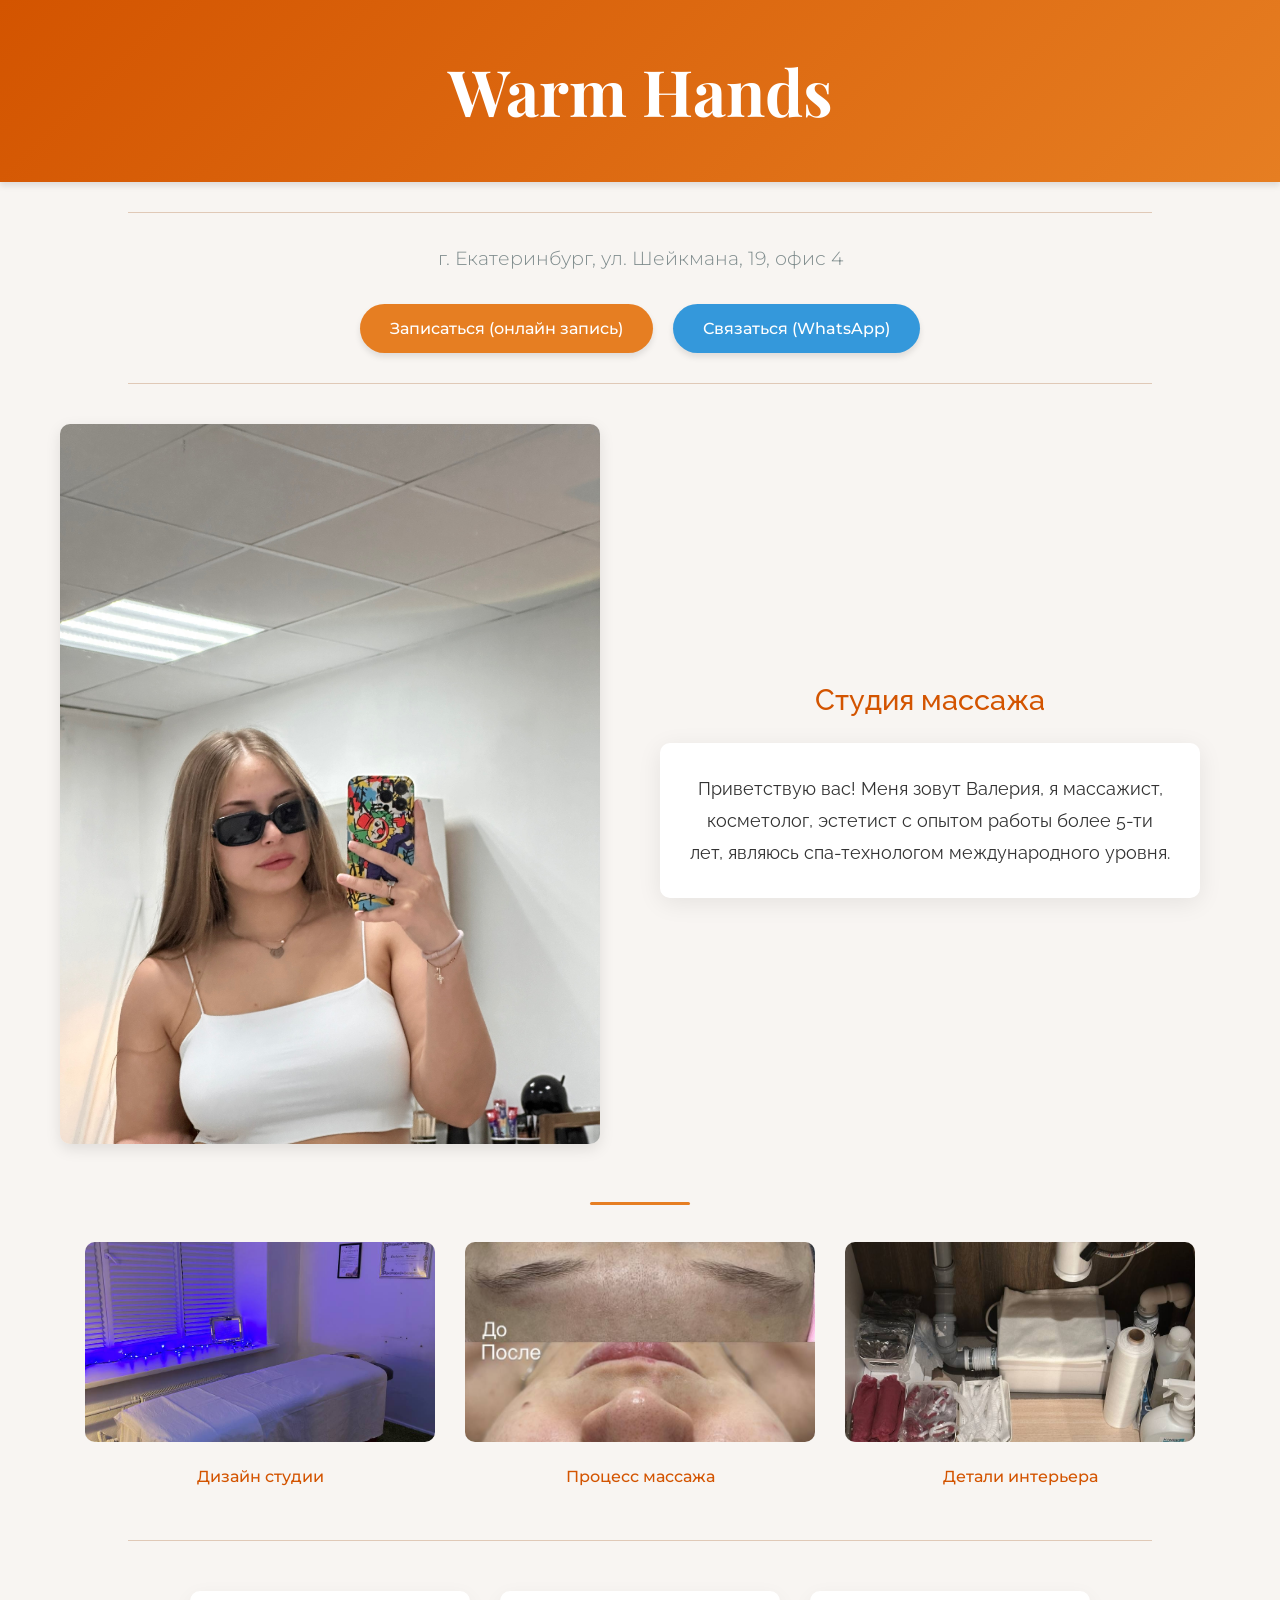
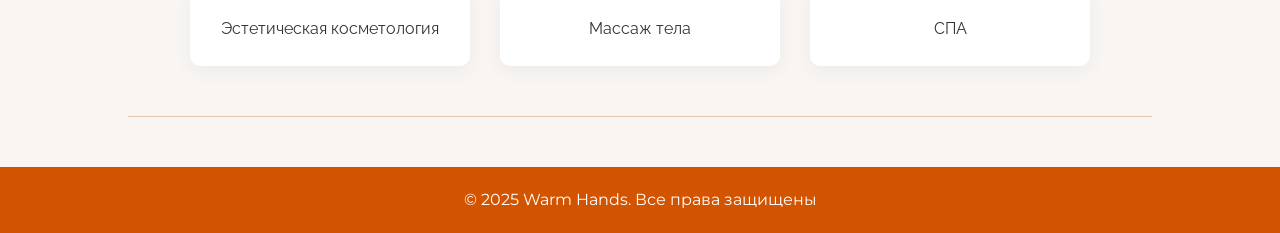
==== index.html @ 571ed556 "Initial commit" ====
<!DOCTYPE html>
<head>
    <title>
        Warm Hands
    </title>
    <link rel="stylesheet" href="css/indexstyle.css">
    <link href="https://fonts.googleapis.com/css2?family=Playfair+Display:wght@400;700&family=Montserrat&family=Raleway&family=Pacifico&family=Poppins&display=swap" rel="stylesheet">
</head>
<body>
    <div class="warm-hands">
        <h1>Warm Hands</h1>
    </div>
    <hr>
    <h3>г. Екатеринбург, ул. Шейкмана, 19, офис 4</h3>
    <div class="buttons-container">
        <button class="btn btn-primary">Записаться (онлайн запись)</button>
        <button class="btn btn-secondary">Связаться (WhatsApp)</button>
    </div>
    <hr>
    <div class="content-block">
        <div class="image-container">
            <img src="images/main-photo.jpg" alt="Студия массажа">
        </div>
        <div class="MainText">
            <p>Студия массажа</p>
            <p>Приветствую вас! Меня зовут Валерия, я массажист, косметолог, эстетист с опытом работы более 5-ти лет, являюсь спа-технологом международного уровня.</p>
        </div>
    </div>
    <div class="gallery-container">
        <div class="gallery-item">
            <img src="images/studio-design.jpg" alt="Дизайн студии">
            <p>Дизайн студии</p>
        </div>
        <div class="gallery-item">
            <img src="images/process.jpg" alt="Процесс массажа">
            <p>Процесс массажа</p>
        </div>
        <div class="gallery-item">
            <img src="images/details.jpg" alt="Детали интерьера">
            <p>Детали интерьера</p>
        </div>
    </div>
    <hr>
    <div class="services-container">
        <a class="service-card">Эстетическая косметология</a>
        <a class="service-card">Массаж тела</a>
        <a class="service-card">СПА</a>
    </div>
    <hr>
<footer>
    <p>© 2025 Warm Hands. Все права защищены</p>
</footer>
</body>
</html>
---- css/indexstyle.css ----
/* Сброс отступов и базовые настройки */
* {
    margin: 0;
    padding: 0;
    box-sizing: border-box;
    transition: background-color 0.3s, transform 0.3s, box-shadow 0.3s;
}

body {
    font-family: 'Raleway', sans-serif;
    background-color: #f8f5f2; /* Теплый нейтральный фон */
    color: #333;
    line-height: 1.6;
}

/*Разделительные линии*/
hr {
    border: none;
    height: 1px;
    background-color: #e0c9b7;
    margin: 30px auto;
    width: 80%;
}
/*Конец разделительных линий*/

/*Заголовок сайта*/
.warm-hands {
    width: 100%;
    background-color: #d35400; /* Оранжевый фон */
    padding: 40px 0;
    margin: 0;
    text-align: center;
    box-shadow: 0 4px 6px rgba(0,0,0,0.1);
    background: linear-gradient(135deg, #d35400 0%, #e67e22 100%);
}

.warm-hands h1 {
    font-family: 'Playfair Display', serif;
    font-size: 4rem;
    color: white; /* Белый текст на оранжевом фоне */
    margin: 0 auto;
    padding: 0 20px;
    position: relative;
    display: inline-block;
}

.warm-hands {
    transition: background-color 0.5s ease;
}

.warm-hands:hover {
    background-color: #e67e22; /* Светлее при наведении */
}
/*Конец заголовка сайта*/

h3 {
    text-align: center;
    font-family: 'Montserrat', sans-serif;
    color: #7f8c8d;
    font-weight: 300;
    font-size: 1.2rem;
    margin: 15px 0;
}

.buttons-container {
    display: flex;
    justify-content: center;
    gap: 20px;
    margin: 30px auto;
    flex-wrap: wrap;
}

.btn {
    padding: 15px 30px;
    border-radius: 30px;
    font-family: 'Montserrat', sans-serif;
    font-weight: 500;
    cursor: pointer;
    transition: all 0.3s ease;
    border: none;
    box-shadow: 0 4px 6px rgba(0,0,0,0.1);
    font-size: 1rem;
}

.btn-primary {
    background: #e67e22;
    color: white;
}

.btn-secondary {
    background: #3498db;
    color: white;
}

.btn:hover {
    transform: translateY(-3px);
    box-shadow: 0 6px 12px rgba(0,0,0,0.15);
}

/* Блок с фото и текстом */
.content-block {
    display: flex;
    align-items: center;
    max-width: 1200px;
    margin: 40px auto;
    gap: 40px;
    padding: 0 20px;
}

.image-container {
    flex: 1;
    min-width: 300px;
}

.image-container img {
    width: 100%;
    height: auto;
    border-radius: 10px;
    box-shadow: 0 5px 15px rgba(0,0,0,0.1);
}

.MainText {
    flex: 1;
    text-align: left;
    padding: 0;
}

/*Основной текст*/
.MainText {
    max-width: 800px;
    margin: 40px auto;
    padding: 0 20px;
    text-align: center;
}

.MainText p:first-child {
    font-size: 1.8rem;
    color: #d35400;
    font-weight: 500;
    margin-bottom: 20px;
}

.MainText p:last-child {
    background: white;
    padding: 30px;
    border-radius: 10px;
    box-shadow: 0 5px 25px rgba(0,0,0,0.08);
    font-size: 1.1rem;
    line-height: 1.8;
}
/*Конец основного текста*/

/* Галерея изображений */
.gallery-container {
    display: flex;
    justify-content: center;
    gap: 30px;
    max-width: 1200px;
    margin: 50px auto;
    padding: 0 20px;
    flex-wrap: wrap;
}

.gallery-item {
    flex: 1;
    min-width: 250px;
    max-width: 350px;
    text-align: center;
}

.gallery-item img {
    width: 100%;
    height: 200px;
    object-fit: cover;
    border-radius: 10px;
    margin-bottom: 15px;
    transition: all 0.3s ease;
}

.gallery-item p {
    font-family: 'Montserrat', sans-serif;
    color: #d35400;
    font-weight: 500;
}

.gallery-item img:hover {
    transform: translateY(-5px);
    box-shadow: 0 10px 20px rgba(0,0,0,0.15);
}

.gallery-item {
    opacity: 0;
    transform: translateY(20px);
    animation: fadeIn 0.8s ease-out forwards;
}

.gallery-item:nth-child(1) { animation-delay: 0.2s; }
.gallery-item:nth-child(2) { animation-delay: 0.4s; }
.gallery-item:nth-child(3) { animation-delay: 0.6s; }

.gallery-container {
    position: relative;
    padding-top: 40px;
}

.gallery-container::before {
    content: "";
    position: absolute;
    top: 0;
    left: 50%;
    transform: translateX(-50%);
    width: 100px;
    height: 3px;
    background: #e67e22;
    border-radius: 3px;
}

.services-container {
    display: flex;
    justify-content: center;
    gap: 30px;
    margin: 50px auto;
    flex-wrap: wrap;
}

.service-card {
    background: white;
    padding: 25px;
    border-radius: 10px;
    width: 280px;
    text-align: center;
    box-shadow: 0 5px 20px rgba(0,0,0,0.05);
    transition: all 0.3s ease;
}

.service-card:hover {
    transform: translateY(-5px);
    box-shadow: 0 10px 25px rgba(0,0,0,0.1);
}

.service-card h3 {
    color: #d35400;
    font-family: 'Playfair Display', serif;
    margin-bottom: 15px;
    position: relative;
    padding-bottom: 10px;
}

.service-card h3:after {
    content: "";
    position: absolute;
    bottom: 0;
    left: 50%;
    transform: translateX(-50%);
    width: 50px;
    height: 2px;
    background: #e67e22;
}

html {
    scroll-behavior: smooth;
}

img {
    max-width: 100%;
    height: auto;
    border-radius: 8px;
    transition: transform 0.3s ease;
}

img:hover {
    transform: scale(1.03);
}

footer {
    background: #d35400;
    color: white;
    text-align: center;
    padding: 20px;
    margin-top: 50px;
    font-family: 'Montserrat', sans-serif;
}

@keyframes fadeIn {
    from { opacity: 0; transform: translateY(20px); }
    to { opacity: 1; transform: translateY(0); }
}

.warm-hands, .MainText, .buttons-container, .services-container {
    animation: fadeIn 0.8s ease-out forwards;
}

.MainText { animation-delay: 0.2s; }
.buttons-container { animation-delay: 0.4s; }
.services-container { animation-delay: 0.6s; }

@media (max-width: 768px) {
    .warm-hands h1 {
        font-size: 2.5rem;
    }
    
    .ButtonsTable, .ThreeTable {
        display: flex;
        flex-direction: column;
        border-spacing: 10px;
    }
    
    .ButtonsTable th, .ThreeTable th {
        margin-bottom: 10px;
    }
    
    .ThreeText {
        display: flex;
        flex-direction: column;
    }
    
    .ThreeText th {
        margin-bottom: 30px;
    }
}
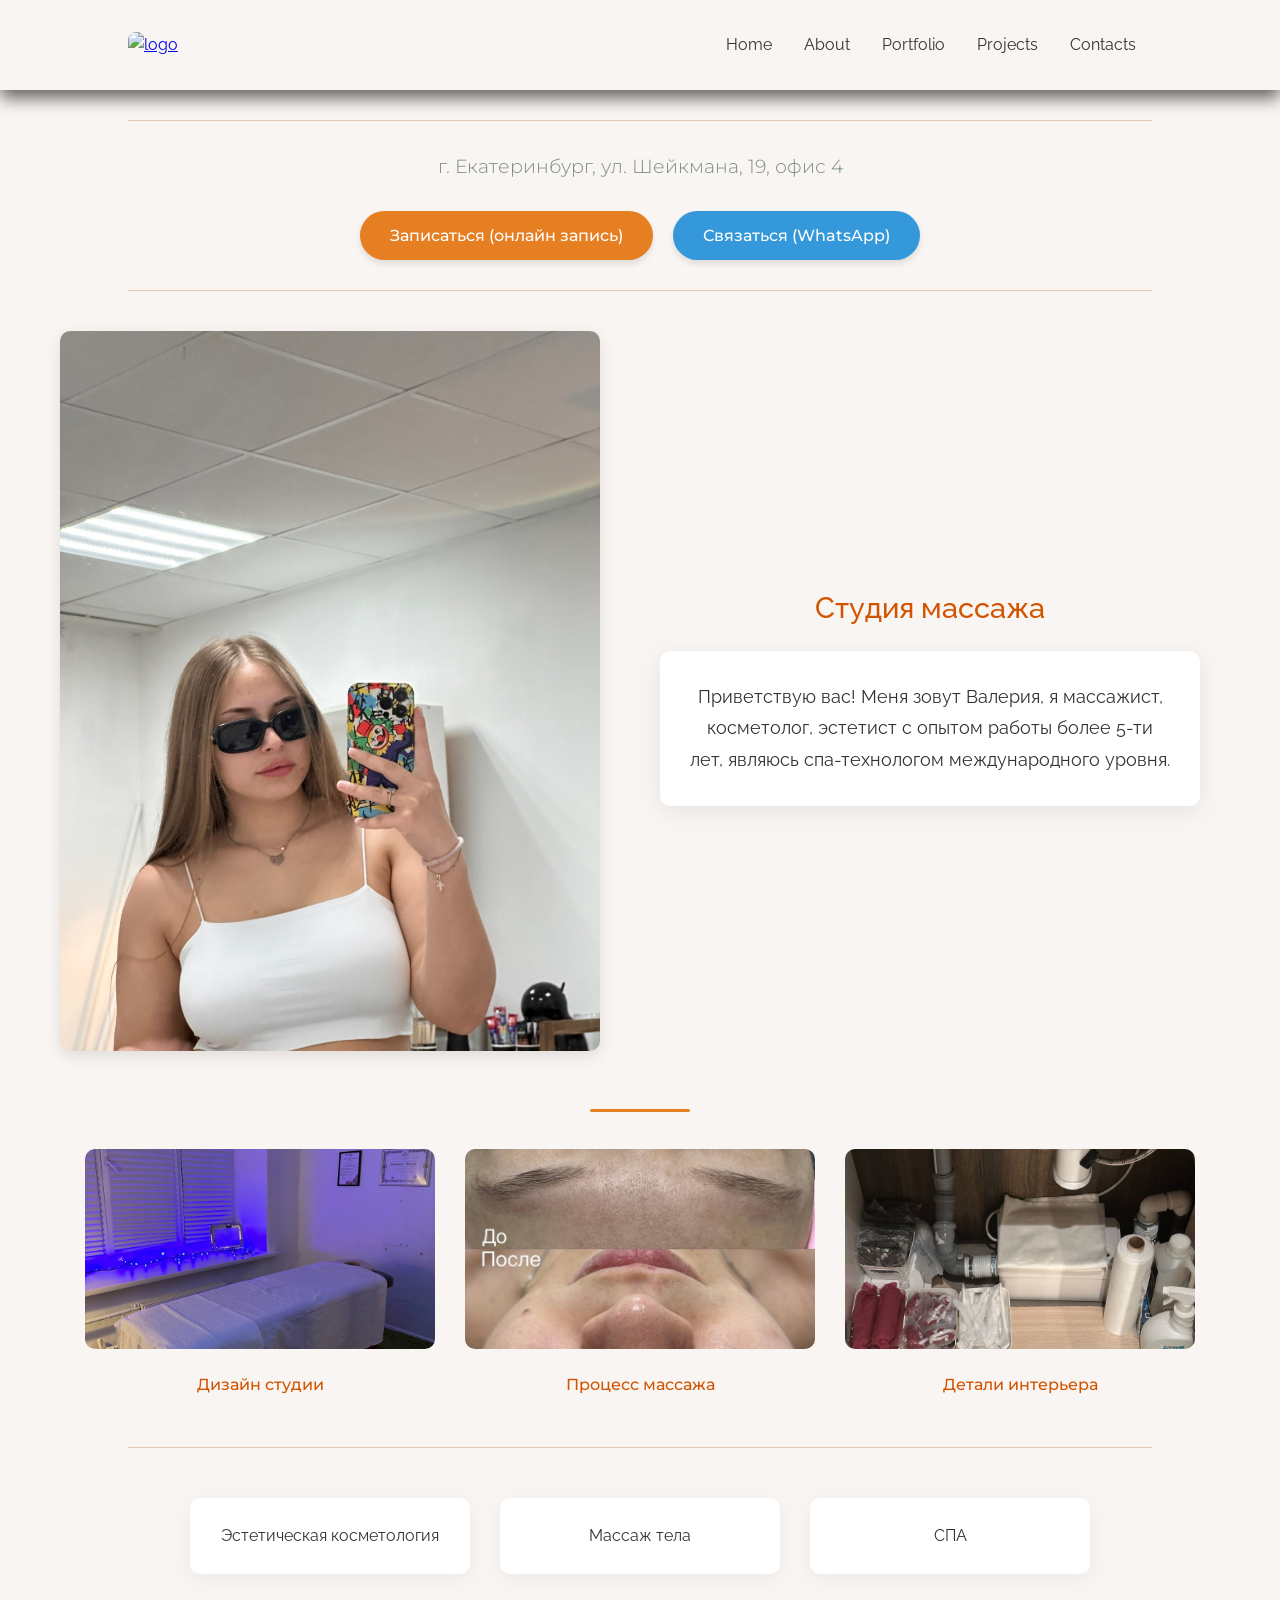
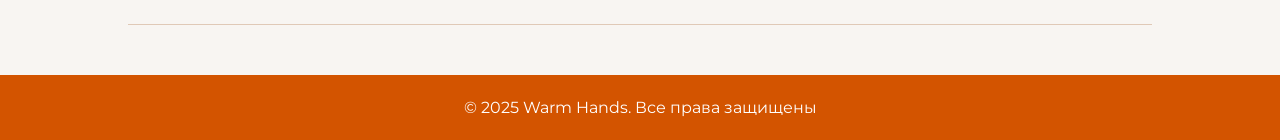
==== commit f0a7c22f: "Add hamburger menu" ====
--- a/index.html
+++ b/index.html
@@ -6,17 +6,43 @@
     <link rel="stylesheet" href="css/indexstyle.css">
     <link href="https://fonts.googleapis.com/css2?family=Playfair+Display:wght@400;700&family=Montserrat&family=Raleway&family=Pacifico&family=Poppins&display=swap" rel="stylesheet">
 </head>
+
+
 <body>
-    <div class="warm-hands">
-        <h1>Warm Hands</h1>
-    </div>
+
+    <header id="header">
+        <div class="container">
+            <div class="navbar">
+                <a href="#">
+                    <img src="" alt="logo" class="logo">
+                </a>
+                <ul class="nav-items">
+                    <li><a href="#">Home</a></li>
+                    <li><a href="#">About</a></li>
+                    <li><a href="#">Portfolio</a></li>
+                    <li><a href="#">Projects</a></li>
+                    <li><a href="#">Contacts</a></li>
+                </ul>
+            </div>
+            <div class="nav-button" onclick="myFunction(this)">
+                <div class="bar"></div>
+                <div class="bar1"></div>
+                <div class="bar2"></div>
+            </div>
+        </div>
+
+    </header>
+
+    <div class="container">
     <hr>
     <h3>г. Екатеринбург, ул. Шейкмана, 19, офис 4</h3>
+    
     <div class="buttons-container">
         <button class="btn btn-primary">Записаться (онлайн запись)</button>
         <button class="btn btn-secondary">Связаться (WhatsApp)</button>
     </div>
     <hr>
+
     <div class="content-block">
         <div class="image-container">
             <img src="images/main-photo.jpg" alt="Студия массажа">
@@ -26,6 +52,7 @@
             <p>Приветствую вас! Меня зовут Валерия, я массажист, косметолог, эстетист с опытом работы более 5-ти лет, являюсь спа-технологом международного уровня.</p>
         </div>
     </div>
+
     <div class="gallery-container">
         <div class="gallery-item">
             <img src="images/studio-design.jpg" alt="Дизайн студии">
@@ -41,14 +68,28 @@
         </div>
     </div>
     <hr>
+
     <div class="services-container">
         <a class="service-card">Эстетическая косметология</a>
         <a class="service-card">Массаж тела</a>
         <a class="service-card">СПА</a>
     </div>
+
     <hr>
+</div>
 <footer>
     <p>© 2025 Warm Hands. Все права защищены</p>
 </footer>
+
+<script>
+    function myFunction(x){
+        x.classList.toggle("change");
+    }
+
+    document.querySelector(".nav-button").addEventListener("click", function (){
+        document.querySelector(".nav-items").classList.toggle("hide-show");
+    })
+</script>
+
 </body>
 </html>
--- a/css/indexstyle.css
+++ b/css/indexstyle.css
@@ -319,3 +319,118 @@
     }
 }
 
+
+/* МЕНЮ */
+
+* {
+    margin: 0;
+    padding: 0;
+    box-sizing: border-box;
+}
+
+/* html{
+    font-size: 62.5%;
+} */
+
+#header{
+    position: flex;
+    width: 100%;
+    box-shadow: 0rem .5rem 1rem rgba(0, 0, 0, .6);
+}
+
+.navbar {
+    display: flex;
+    justify-content: space-between;
+    align-items: center;
+    padding: 2rem 10%;
+}
+
+.nav-items {
+    display: flex;
+}
+
+.nav-items li{
+    list-style: none;
+    margin: 0rem 1rem;
+}
+
+.nav-items li a{
+    text-decoration: none;
+    color: #333;
+    font-size: 1rem;
+    transition: .5s;
+}
+
+.nav-items li a:hover{
+    color: #d35400;
+}
+
+.nav-button {
+    display: inline;
+    cursor: pointer;
+}
+
+.bar, .bar1, .bar2{
+    width: 4rem;
+    height: 0.5rem;
+    background: #000;
+    margin: 0.5rem;
+    border-radius: 0.5rem;
+    transition: .3s;
+}
+
+.change .bar {
+    transform: translate(0, 0.9rem) rotate(-45deg);
+}
+
+.change .bar1 {
+    opacity: 0;
+    width: 0;
+}
+
+.change .bar2 {
+    transform: translate(0, -0.9rem) rotate(45deg);
+}
+
+.nav-button{
+    display: none;
+}
+
+@media screen and (max-width: 600px){
+    .nav-items {
+        position: fixed;
+        left: 0;
+        top: 7rem;
+        width: 100%;
+        height: 100%;
+        flex-direction: column;
+        background: #000;
+        align-items: center;
+        padding-top: 10rem;
+        transition: .5s;
+        transform: translateX(-100%);
+    }
+
+    .nav-items.hide-show{
+        transform: translateX(0%);
+    }
+
+    .nav-items li {
+        margin: 1.5rem 0rem;
+    }
+    
+    .nav-items li a{
+        display: block;
+    }
+
+    .nav-button {
+        display: block;
+        padding: 0rem 2.5rem;
+    }
+
+    #header .container {
+        display: flex;
+        justify-content: space-between;
+        align-items: center;
+    }
+}
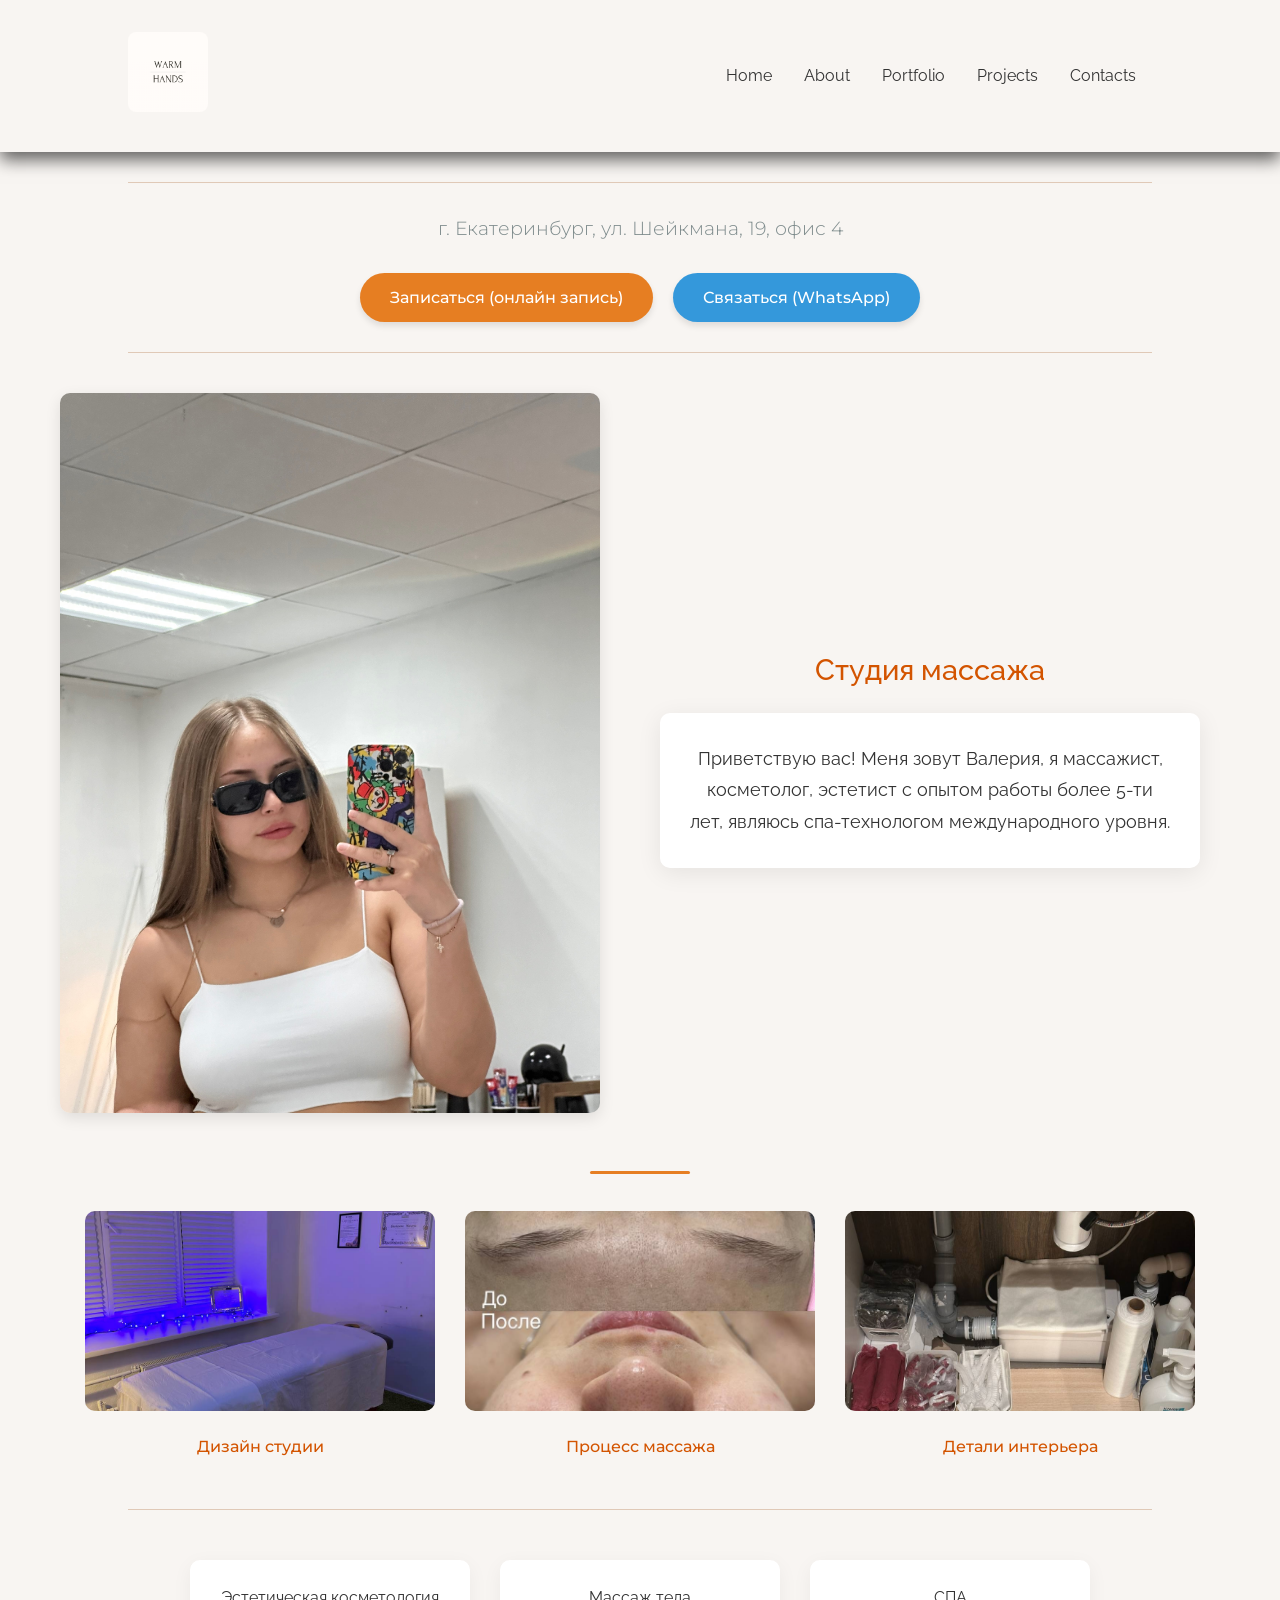
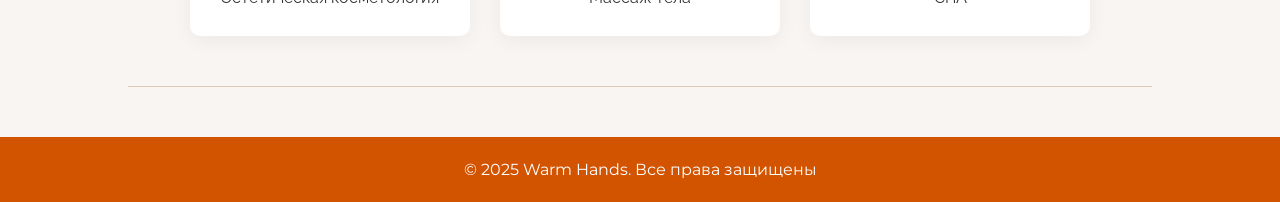
==== commit b26ea6b8: "add: burger menu" ====
--- a/index.html
+++ b/index.html
@@ -14,7 +14,7 @@
         <div class="container">
             <div class="navbar">
                 <a href="#">
-                    <img src="" alt="logo" class="logo">
+                    <img src="images/logo.PNG" alt="logo" class="logo">
                 </a>
                 <ul class="nav-items">
                     <li><a href="#">Home</a></li>
--- a/css/indexstyle.css
+++ b/css/indexstyle.css
@@ -433,4 +433,8 @@
         justify-content: space-between;
         align-items: center;
     }
+}
+
+.logo {
+    width: 5rem;
 }
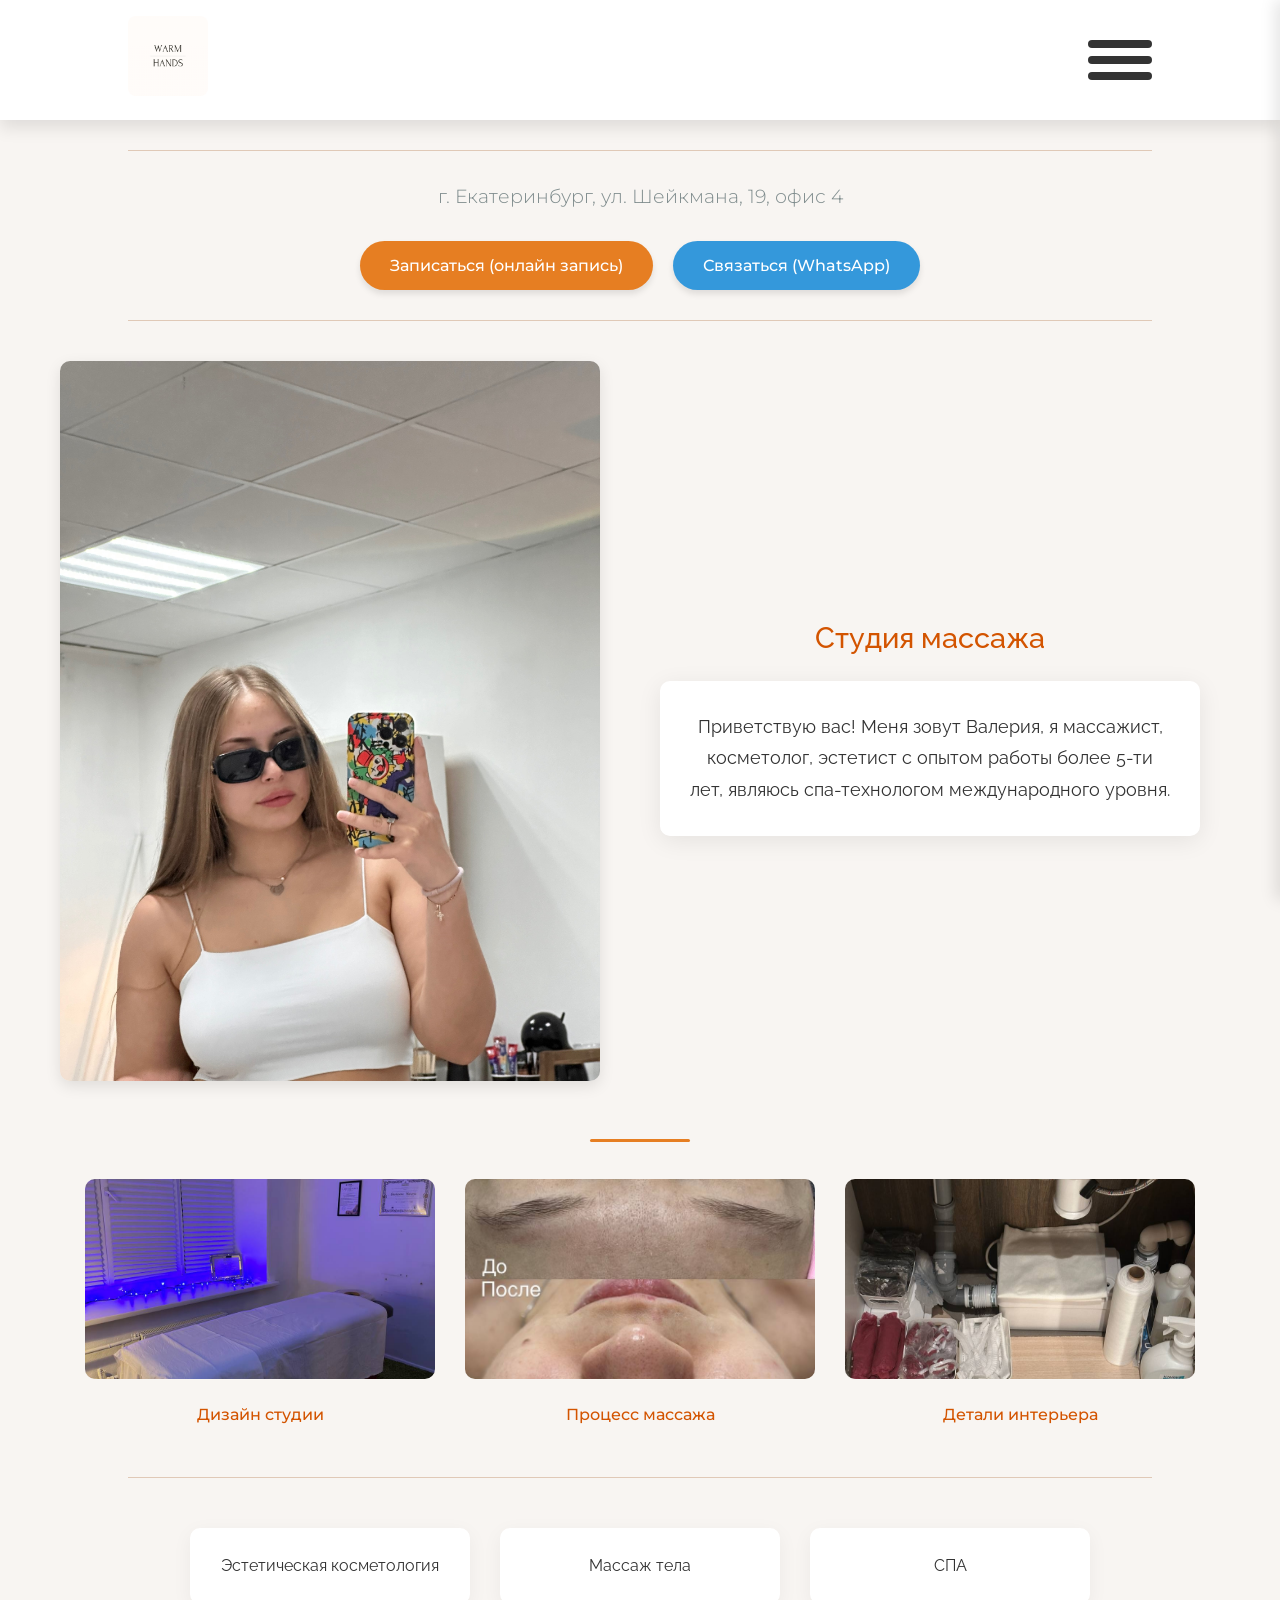
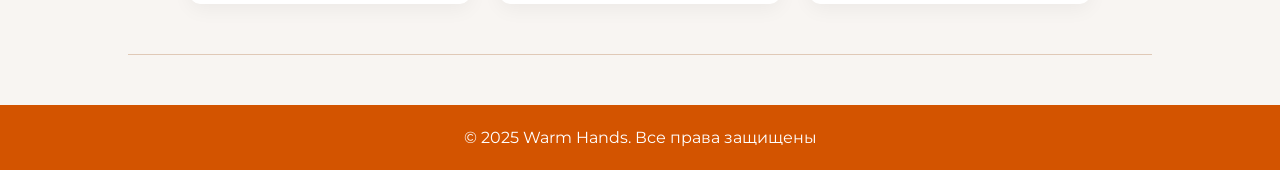
==== commit aca86e25: "fix: burger-menu" ====
--- a/index.html
+++ b/index.html
@@ -1,12 +1,9 @@
 <!DOCTYPE html>
 <head>
-    <title>
-        Warm Hands
-    </title>
+    <title>Warm Hands</title>
     <link rel="stylesheet" href="css/indexstyle.css">
     <link href="https://fonts.googleapis.com/css2?family=Playfair+Display:wght@400;700&family=Montserrat&family=Raleway&family=Pacifico&family=Poppins&display=swap" rel="stylesheet">
 </head>
-
 
 <body>
 
@@ -16,21 +13,27 @@
                 <a href="#">
                     <img src="images/logo.PNG" alt="logo" class="logo">
                 </a>
-                <ul class="nav-items">
-                    <li><a href="#">Home</a></li>
-                    <li><a href="#">About</a></li>
-                    <li><a href="#">Portfolio</a></li>
-                    <li><a href="#">Projects</a></li>
-                    <li><a href="#">Contacts</a></li>
-                </ul>
-            </div>
-            <div class="nav-button" onclick="myFunction(this)">
-                <div class="bar"></div>
-                <div class="bar1"></div>
-                <div class="bar2"></div>
+                <div class="nav-button">
+                    <div class="bar"></div>
+                    <div class="bar1"></div>
+                    <div class="bar2"></div>
+                </div>
+                <div class="nav-overlay"></div>
+                <div class="nav-items">
+                    <div class="menu-header">
+                        <div class="menu-title">Меню</div>
+                        <button class="close-menu-btn">&times;</button>
+                    </div>
+                    <ul class="nav-links">
+                        <li><a href="#">Home</a></li>
+                        <li><a href="#">About</a></li>
+                        <li><a href="#">Portfolio</a></li>
+                        <li><a href="#">Projects</a></li>
+                        <li><a href="#">Contacts</a></li>
+                    </ul>
+                </div>
             </div>
         </div>
-
     </header>
 
     <div class="container">
@@ -77,19 +80,77 @@
 
     <hr>
 </div>
-<footer>
-    <p>© 2025 Warm Hands. Все права защищены</p>
-</footer>
+    
+    <footer>
+        <p>© 2025 Warm Hands. Все права защищены</p>
+    </footer>
 
-<script>
-    function myFunction(x){
-        x.classList.toggle("change");
+    <script>
+    const navButton = document.querySelector(".nav-button");
+    const navItems = document.querySelector(".nav-items");
+    const navOverlay = document.querySelector(".nav-overlay");
+    const closeMenuBtn = document.querySelector(".close-menu-btn");
+
+    // Функция для блокировки/разблокировки скролла
+    function toggleBodyScroll(lock) {
+        if (lock) {
+            // Блокируем скролл страницы
+            document.body.style.overflow = 'hidden';
+            // Для iOS устройств
+            document.body.style.position = 'fixed';
+            document.body.style.width = '100%';
+        } else {
+            // Разблокируем скролл страницы
+            document.body.style.overflow = '';
+            document.body.style.position = '';
+            document.body.style.width = '';
+        }
     }
 
-    document.querySelector(".nav-button").addEventListener("click", function (){
-        document.querySelector(".nav-items").classList.toggle("hide-show");
-    })
-</script>
+    // Открытие меню по клику на бургер
+    navButton.addEventListener("click", function (){
+        navItems.classList.toggle("show");
+        navOverlay.classList.toggle("active");
+        navButton.classList.toggle("change");
+        toggleBodyScroll(true); // Блокируем скролл
+    });
+
+    // Закрытие меню по клику на крестик
+    closeMenuBtn.addEventListener("click", function (){
+        navItems.classList.remove("show");
+        navOverlay.classList.remove("active");
+        navButton.classList.remove("change");
+        toggleBodyScroll(false); // Разблокируем скролл
+    });
+
+    // Закрытие меню при клике на затемненную область
+    navOverlay.addEventListener("click", function (){
+        navItems.classList.remove("show");
+        navOverlay.classList.remove("active");
+        navButton.classList.remove("change");
+        toggleBodyScroll(false); // Разблокируем скролл
+    });
+
+    // Закрытие меню при клике на ссылку
+    document.querySelectorAll('.nav-links a').forEach(link => {
+        link.addEventListener('click', () => {
+            navItems.classList.remove("show");
+            navOverlay.classList.remove("active");
+            navButton.classList.remove("change");
+            toggleBodyScroll(false); // Разблокируем скролл
+        });
+    });
+
+    // Закрытие меню при нажатии Escape
+    document.addEventListener('keydown', (e) => {
+        if (e.key === 'Escape') {
+            navItems.classList.remove("show");
+            navOverlay.classList.remove("active");
+            navButton.classList.remove("change");
+            toggleBodyScroll(false); // Разблокируем скролл
+        }
+    });
+    </script>
 
 </body>
 </html>
--- a/css/indexstyle.css
+++ b/css/indexstyle.css
@@ -319,122 +319,204 @@
     }
 }
 
-
 /* МЕНЮ */
 
-* {
-    margin: 0;
-    padding: 0;
-    box-sizing: border-box;
-}
-
-/* html{
-    font-size: 62.5%;
-} */
-
-#header{
-    position: flex;
+#header {
+    position: sticky;
+    top: 0;
     width: 100%;
-    box-shadow: 0rem .5rem 1rem rgba(0, 0, 0, .6);
+    box-shadow: 0rem .5rem 1rem rgba(0, 0, 0, .1);
+    background-color: white;
+    z-index: 1000;
 }
 
 .navbar {
     display: flex;
     justify-content: space-between;
     align-items: center;
-    padding: 2rem 10%;
-}
-
+    padding: 1rem 5%;
+    position: relative;
+}
+
+.logo {
+    width: 5rem;
+}
+
+/* Бургер-меню всегда видимо и двигается со страницей */
+.nav-button {
+    display: block;
+    cursor: pointer;
+    z-index: 1002;
+    position: relative;
+}
+
+.bar, .bar1, .bar2 {
+    width: 4rem;
+    height: 0.5rem;
+    background: #333;
+    margin: 0.5rem 0;
+    border-radius: 0.5rem;
+    transition: .3s;
+}
+
+/* Прячем бургер-иконку при открытом меню */
+.nav-button.change {
+    opacity: 0;
+    visibility: hidden;
+}
+
+/* Боковое меню справа */
 .nav-items {
-    display: flex;
-}
-
-.nav-items li{
+    position: fixed;
+    right: -300px; /* Скрыто за правым краем */
+    top: 0;
+    width: 300px;
+    height: 100vh;
+    background: white;
+    transition: right 0.4s cubic-bezier(0.4, 0, 0.2, 1);
+    z-index: 1001;
+    box-shadow: -5px 0 15px rgba(0, 0, 0, 0.1);
+    overflow-y: auto;
+    display: flex;
+    flex-direction: column;
+}
+
+.nav-items.show {
+    right: 0; /* Появляется справа */
+}
+
+/* Шапка меню (внутри меню) */
+.menu-header {
+    background: white;
+    padding: 20px 30px;
+    display: flex;
+    justify-content: space-between;
+    align-items: center;
+    border-bottom: 1px solid #f0f0f0;
+    position: sticky;
+    top: 0;
+    z-index: 2;
+}
+
+.close-menu-btn {
+    cursor: pointer;
+    background: none;
+    border: none;
+    font-size: 2.5rem;
+    color: #333;
+    transition: color 0.3s ease;
+    padding: 5px;
+    line-height: 1;
+    display: flex;
+    align-items: center;
+    justify-content: center;
+}
+
+.close-menu-btn:hover {
+    color: #d35400;
+}
+
+.menu-title {
+    font-family: 'Playfair Display', serif;
+    font-size: 1.5rem;
+    color: #d35400;
+    font-weight: 600;
+}
+
+/* Ссылки меню */
+.nav-links {
     list-style: none;
-    margin: 0rem 1rem;
-}
-
-.nav-items li a{
+    padding: 20px 30px;
+    flex-grow: 1;
+}
+
+.nav-links li {
+    margin: 1.5rem 0;
+    width: 100%;
+    text-align: left;
+    border-bottom: 1px solid #f0f0f0;
+    padding-bottom: 1.5rem;
+}
+
+.nav-links li:last-child {
+    border-bottom: none;
+}
+
+.nav-links li a {
+    display: block;
     text-decoration: none;
     color: #333;
-    font-size: 1rem;
-    transition: .5s;
-}
-
-.nav-items li a:hover{
+    font-size: 1.2rem;
+    font-family: 'Montserrat', sans-serif;
+    padding: 10px 0;
+    transition: all 0.3s ease;
+    font-weight: 500;
+}
+
+.nav-links li a:hover {
     color: #d35400;
-}
-
-.nav-button {
-    display: inline;
-    cursor: pointer;
-}
-
-.bar, .bar1, .bar2{
-    width: 4rem;
-    height: 0.5rem;
-    background: #000;
-    margin: 0.5rem;
-    border-radius: 0.5rem;
-    transition: .3s;
-}
-
-.change .bar {
-    transform: translate(0, 0.9rem) rotate(-45deg);
-}
-
-.change .bar1 {
+    padding-left: 10px;
+}
+
+/* Затемнение фона при открытом меню */
+.nav-overlay {
+    position: fixed;
+    top: 0;
+    left: 0;
+    width: 100%;
+    height: 100%;
+    background: rgba(0, 0, 0, 0.5);
     opacity: 0;
-    width: 0;
-}
-
-.change .bar2 {
-    transform: translate(0, -0.9rem) rotate(45deg);
-}
-
-.nav-button{
-    display: none;
-}
-
-@media screen and (max-width: 600px){
+    visibility: hidden;
+    transition: all 0.3s ease;
+    z-index: 1000;
+}
+
+.nav-overlay.active {
+    opacity: 1;
+    visibility: visible;
+}
+
+/* Для больших экранов можно сделать меню шире */
+@media screen and (min-width: 768px) {
+    .navbar {
+        padding: 1rem 10%;
+    }
+    
     .nav-items {
-        position: fixed;
-        left: 0;
-        top: 7rem;
-        width: 100%;
-        height: 100%;
-        flex-direction: column;
-        background: #000;
-        align-items: center;
-        padding-top: 10rem;
-        transition: .5s;
-        transform: translateX(-100%);
-    }
-
-    .nav-items.hide-show{
-        transform: translateX(0%);
-    }
-
-    .nav-items li {
-        margin: 1.5rem 0rem;
-    }
-    
-    .nav-items li a{
-        display: block;
-    }
-
-    .nav-button {
-        display: block;
-        padding: 0rem 2.5rem;
-    }
-
-    #header .container {
-        display: flex;
-        justify-content: space-between;
-        align-items: center;
-    }
-}
-
-.logo {
-    width: 5rem;
+        width: 350px;
+        right: -350px;
+    }
+    
+    .nav-links li a {
+        font-size: 1.4rem;
+    }
+}
+
+/* Адаптация для очень маленьких экранов */
+@media screen and (max-width: 480px) {
+    .nav-items {
+        width: 280px;
+        right: -280px;
+    }
+    
+    .menu-header {
+        padding: 15px 20px;
+    }
+    
+    .nav-links {
+        padding: 20px;
+    }
+    
+    .nav-links li a {
+        font-size: 1.1rem;
+    }
+    
+    .bar, .bar1, .bar2 {
+        width: 3rem;
+    }
+    
+    .close-menu-btn {
+        font-size: 2rem;
+    }
 }
